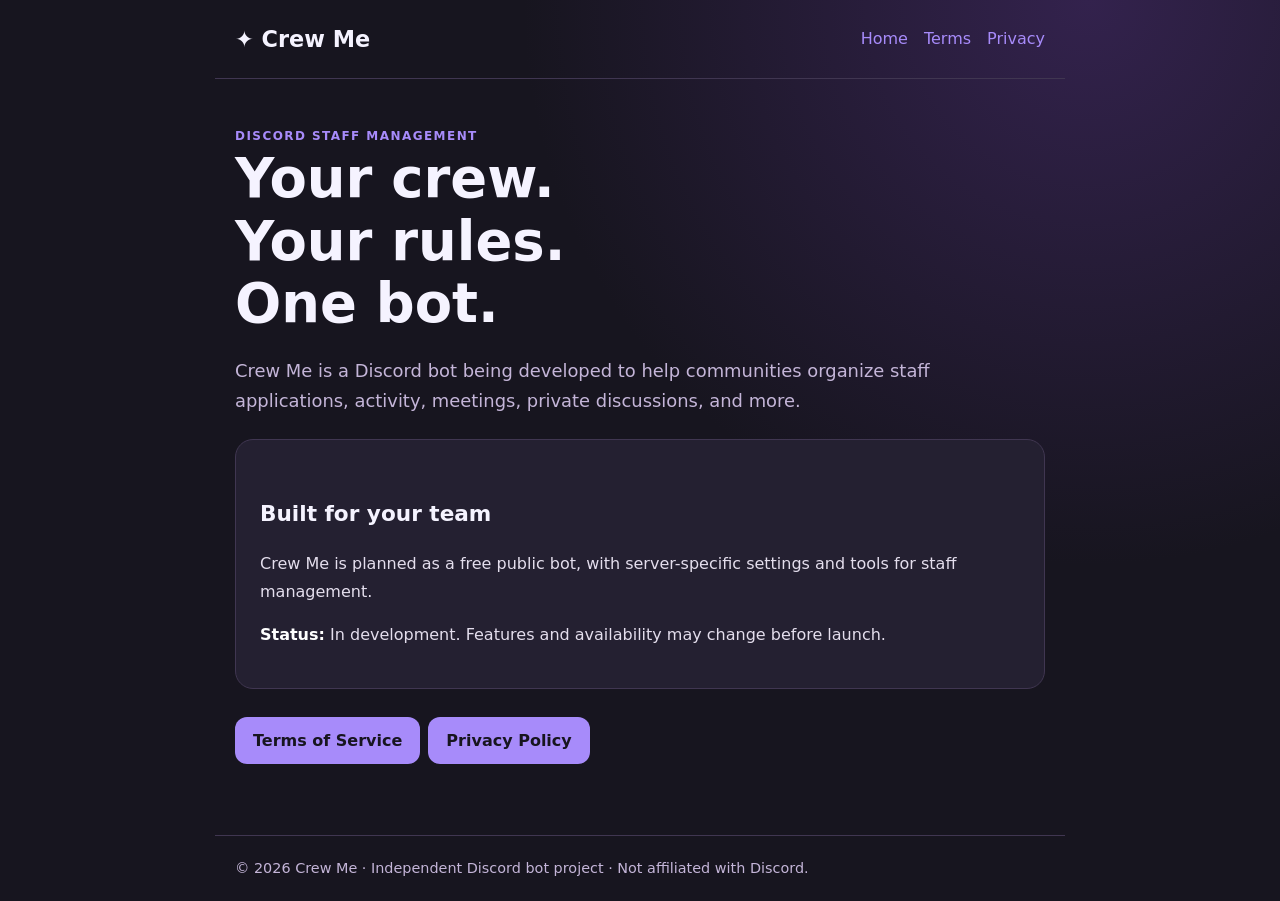
==== index.html @ ad66d2e9 "Add files via upload" ====
<!doctype html><html lang="en"><head><meta charset="utf-8"><meta name="viewport" content="width=device-width, initial-scale=1"><title>Crew Me — Your crew. Your rules. One bot.</title><link rel="stylesheet" href="style.css"></head><body><header><a class="brand" href="./">✦ Crew Me</a><nav><a href="./">Home</a><a href="terms.html">Terms</a><a href="privacy.html">Privacy</a></nav></header><main><span class="tag">Discord staff management</span><h1>Your crew.<br>Your rules.<br>One bot.</h1><p class="lead">Crew Me is a Discord bot being developed to help communities organize staff applications, activity, meetings, private discussions, and more.</p><div class="card"><h2>Built for your team</h2><p>Crew Me is planned as a free public bot, with server-specific settings and tools for staff management.</p><p><strong>Status:</strong> In development. Features and availability may change before launch.</p></div><a class="button" href="terms.html">Terms of Service</a><a class="button" href="privacy.html">Privacy Policy</a></main><footer>© 2026 Crew Me · Independent Discord bot project · Not affiliated with Discord.</footer></body></html>
---- style.css ----
:root{color-scheme:dark;--bg:#17151f;--panel:#242031;--text:#f5f3ff;--muted:#c4b5d8;--purple:#a78bfa;--line:#403651}*{box-sizing:border-box}body{margin:0;background:radial-gradient(circle at 85% 0,#33224d 0,transparent 40%),var(--bg);color:var(--text);font:16px/1.7 system-ui,-apple-system,Segoe UI,sans-serif}header,main,footer{max-width:850px;margin:auto;padding:20px}header{display:flex;align-items:center;justify-content:space-between;gap:12px;border-bottom:1px solid var(--line)}.brand{font-size:1.4rem;font-weight:800;color:var(--text);text-decoration:none}nav{display:flex;gap:16px;flex-wrap:wrap}a{color:var(--purple)}nav a{text-decoration:none}nav a:hover{text-decoration:underline}main{padding-top:42px;padding-bottom:65px}h1{font-size:clamp(2rem,5vw,3.4rem);line-height:1.15;margin:0 0 20px}h2{font-size:1.35rem;margin-top:32px}p,li{color:#e4deed}.lead{font-size:1.12rem;color:var(--muted)}.card{background:var(--panel);border:1px solid var(--line);padding:24px;border-radius:18px;margin:22px 0}.tag{color:var(--purple);font-weight:700;letter-spacing:.12em;text-transform:uppercase;font-size:.75rem}.button{display:inline-block;padding:10px 18px;border-radius:12px;background:var(--purple);color:#17151f;font-weight:700;text-decoration:none;margin:6px 8px 6px 0}footer{border-top:1px solid var(--line);color:var(--muted);font-size:.9rem}.notice{border-left:3px solid #d6a6ff;padding:10px 16px;background:#2b2438}strong{color:#fff}@media(max-width:600px){header{align-items:flex-start;flex-direction:column}}
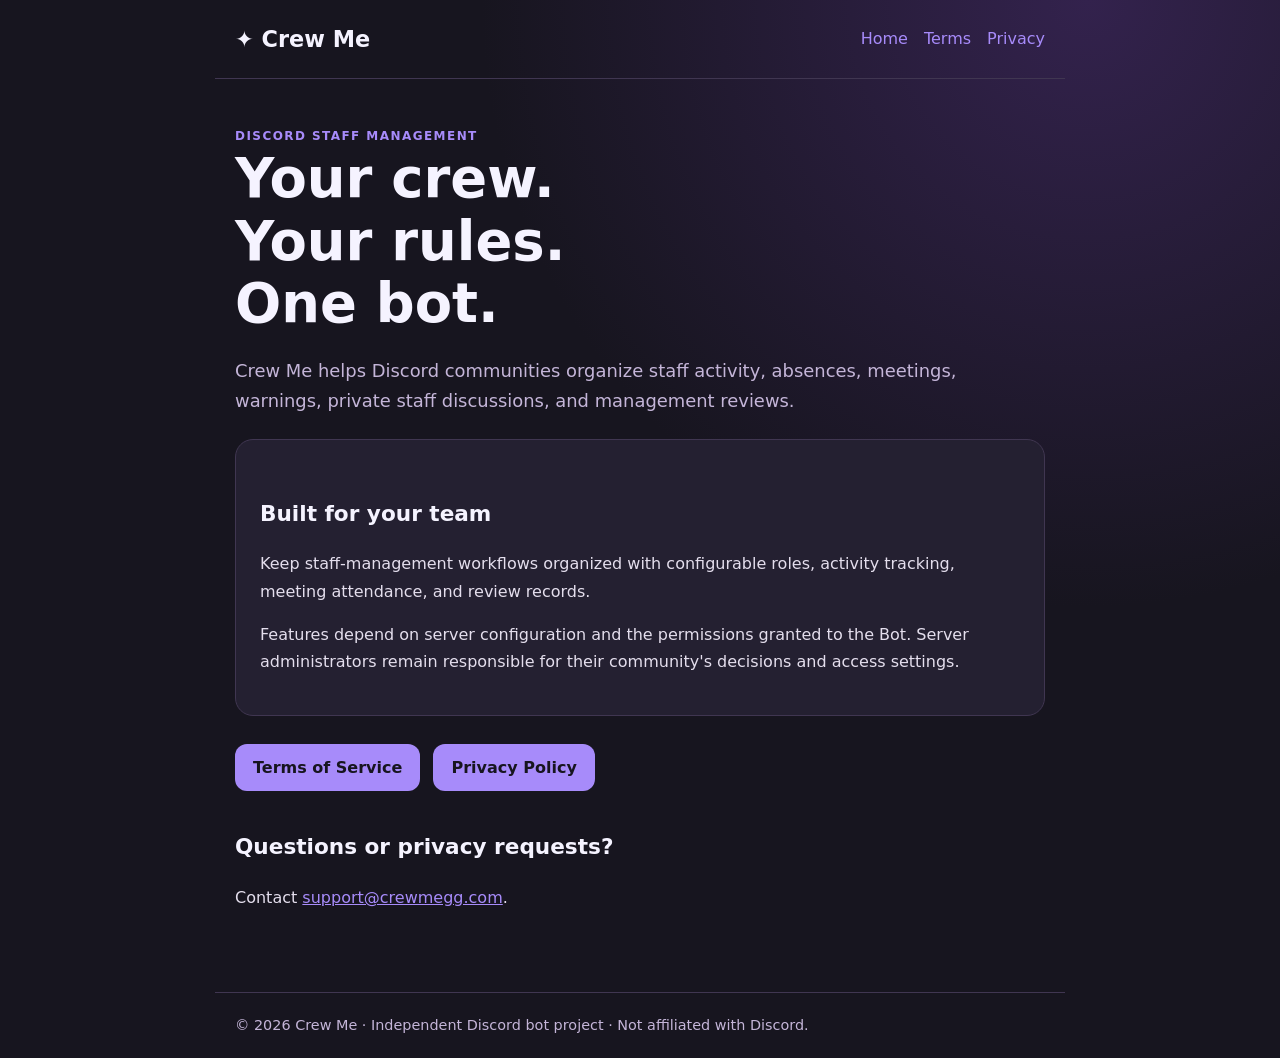
==== commit 91bae86e: "Update Crew Me legal pages and homepage" ====
--- a/index.html
+++ b/index.html
@@ -1 +1,38 @@
-<!doctype html><html lang="en"><head><meta charset="utf-8"><meta name="viewport" content="width=device-width, initial-scale=1"><title>Crew Me — Your crew. Your rules. One bot.</title><link rel="stylesheet" href="style.css"></head><body><header><a class="brand" href="./">✦ Crew Me</a><nav><a href="./">Home</a><a href="terms.html">Terms</a><a href="privacy.html">Privacy</a></nav></header><main><span class="tag">Discord staff management</span><h1>Your crew.<br>Your rules.<br>One bot.</h1><p class="lead">Crew Me is a Discord bot being developed to help communities organize staff applications, activity, meetings, private discussions, and more.</p><div class="card"><h2>Built for your team</h2><p>Crew Me is planned as a free public bot, with server-specific settings and tools for staff management.</p><p><strong>Status:</strong> In development. Features and availability may change before launch.</p></div><a class="button" href="terms.html">Terms of Service</a><a class="button" href="privacy.html">Privacy Policy</a></main><footer>© 2026 Crew Me · Independent Discord bot project · Not affiliated with Discord.</footer></body></html>
+<!doctype html>
+<html lang="en">
+<head>
+  <meta charset="utf-8">
+  <meta name="viewport" content="width=device-width, initial-scale=1">
+  <meta name="description" content="Crew Me is an independent Discord bot for staff activity, absences, meetings, warnings, and management reviews.">
+  <title>Crew Me — Your crew. Your rules. One bot.</title>
+  <link rel="stylesheet" href="style.css">
+</head>
+<body>
+<header>
+  <a class="brand" href="./">✦ Crew Me</a>
+  <nav>
+    <a href="./" aria-current="page">Home</a>
+    <a href="terms.html">Terms</a>
+    <a href="privacy.html">Privacy</a>
+  </nav>
+</header>
+<main>
+  <span class="tag">Discord staff management</span>
+  <h1>Your crew.<br>Your rules.<br>One bot.</h1>
+  <p class="lead">Crew Me helps Discord communities organize staff activity, absences, meetings, warnings, private staff discussions, and management reviews.</p>
+
+  <div class="card">
+    <h2>Built for your team</h2>
+    <p>Keep staff-management workflows organized with configurable roles, activity tracking, meeting attendance, and review records.</p>
+    <p>Features depend on server configuration and the permissions granted to the Bot. Server administrators remain responsible for their community's decisions and access settings.</p>
+  </div>
+
+  <a class="button" href="terms.html">Terms of Service</a>
+  <a class="button" href="privacy.html">Privacy Policy</a>
+
+  <h2>Questions or privacy requests?</h2>
+  <p>Contact <a href="mailto:support@crewmegg.com">support@crewmegg.com</a>.</p>
+</main>
+<footer>© 2026 Crew Me · Independent Discord bot project · Not affiliated with Discord.</footer>
+</body>
+</html>
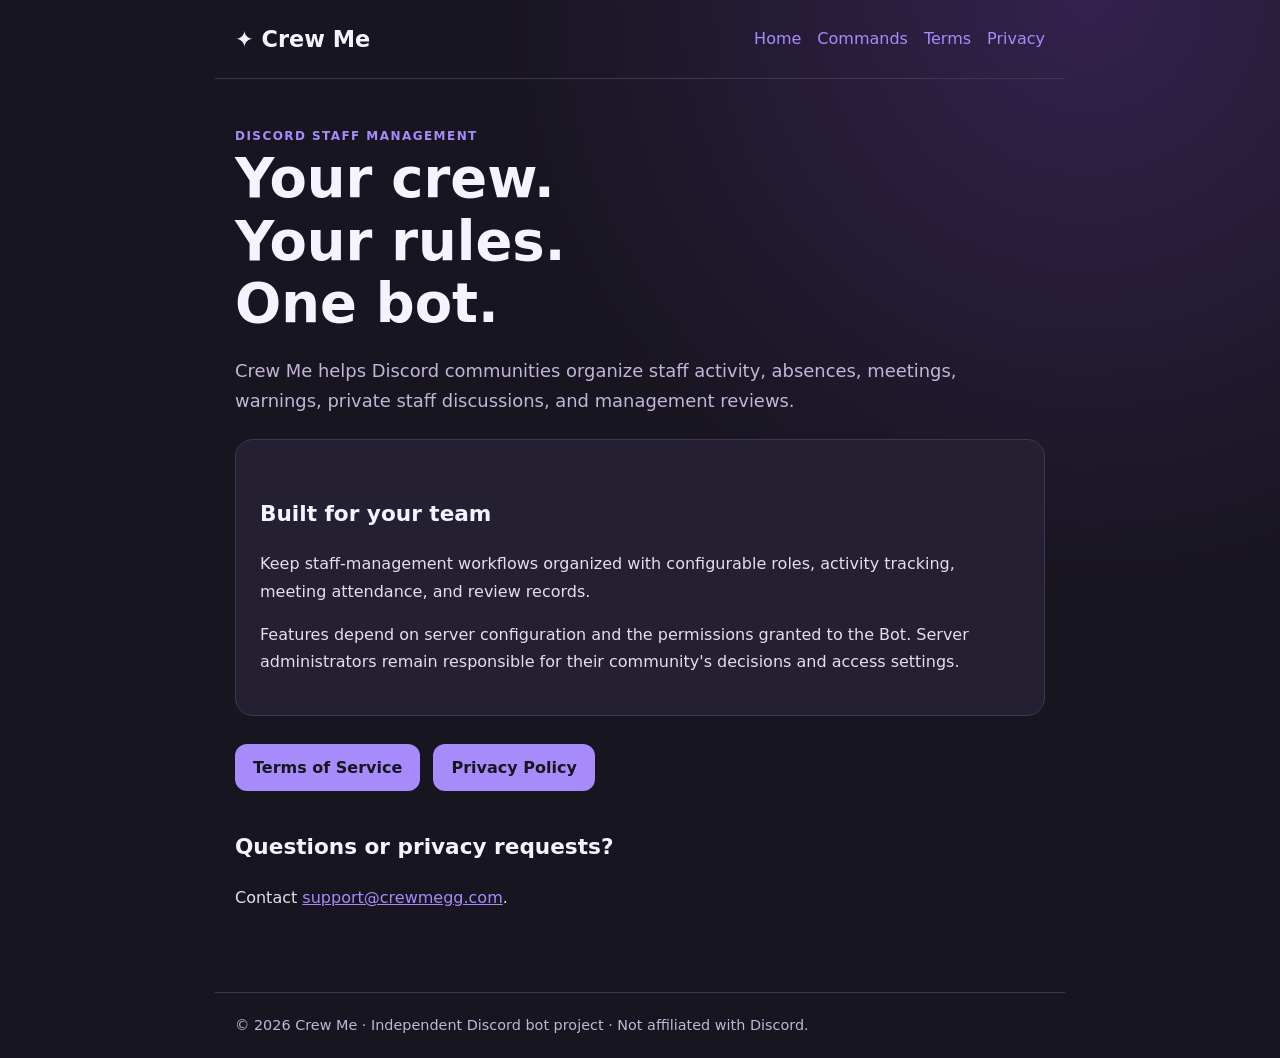
==== commit 3e73ab52: "Add Crew Me command guide and navigation" ====
--- a/index.html
+++ b/index.html
@@ -12,6 +12,7 @@
   <a class="brand" href="./">✦ Crew Me</a>
   <nav>
     <a href="./" aria-current="page">Home</a>
+    <a href="commands.html">Commands</a>
     <a href="terms.html">Terms</a>
     <a href="privacy.html">Privacy</a>
   </nav>
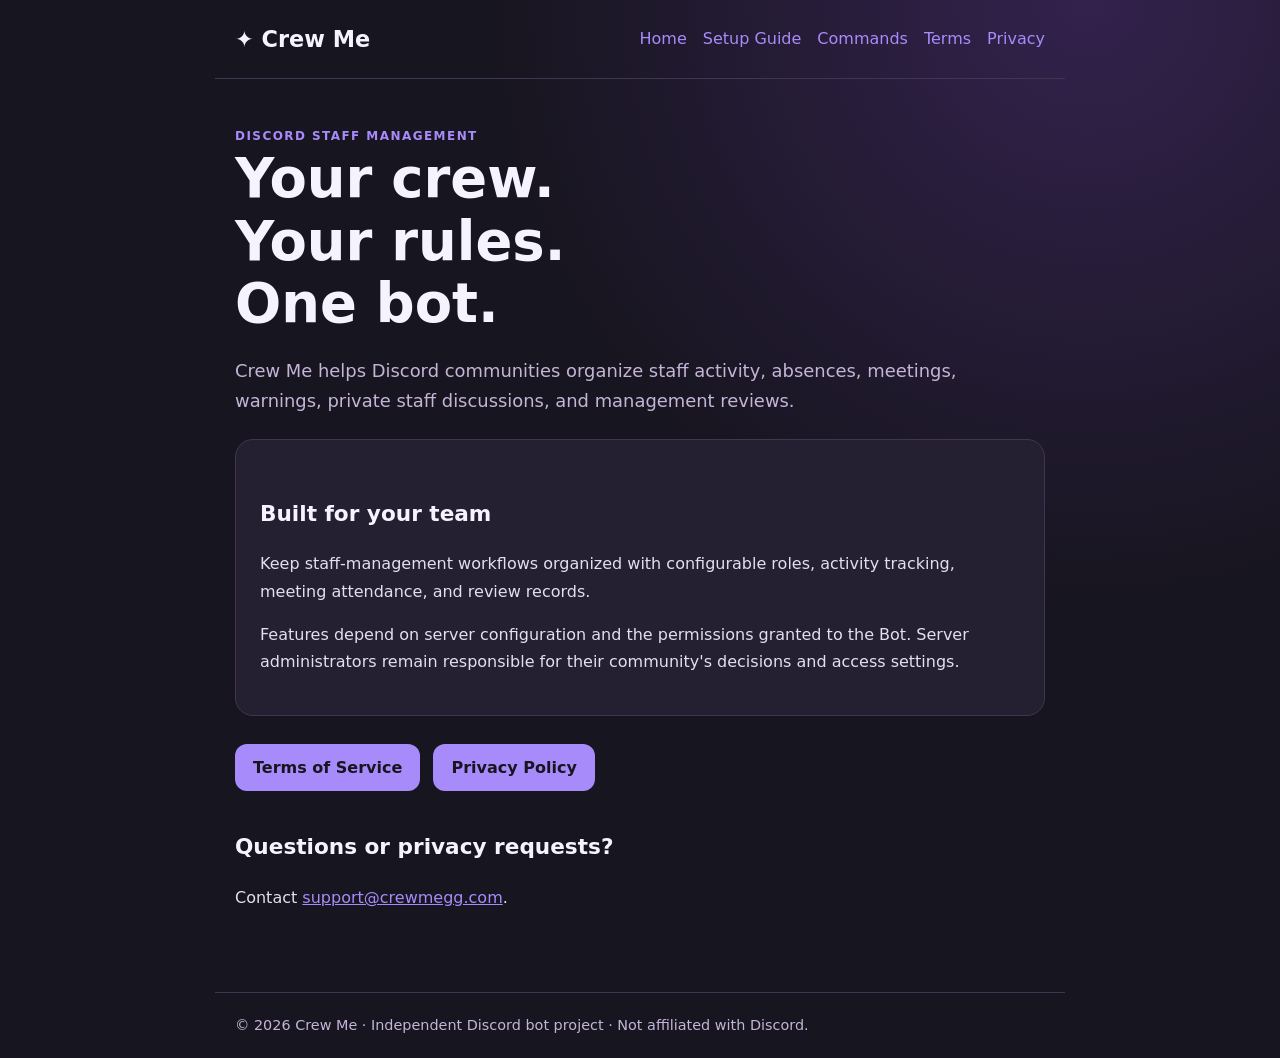
==== commit e6fd7c29: "Add Crew Me server setup guide" ====
--- a/index.html
+++ b/index.html
@@ -12,6 +12,7 @@
   <a class="brand" href="./">✦ Crew Me</a>
   <nav>
     <a href="./" aria-current="page">Home</a>
+    <a href="setup.html">Setup Guide</a>
     <a href="commands.html">Commands</a>
     <a href="terms.html">Terms</a>
     <a href="privacy.html">Privacy</a>
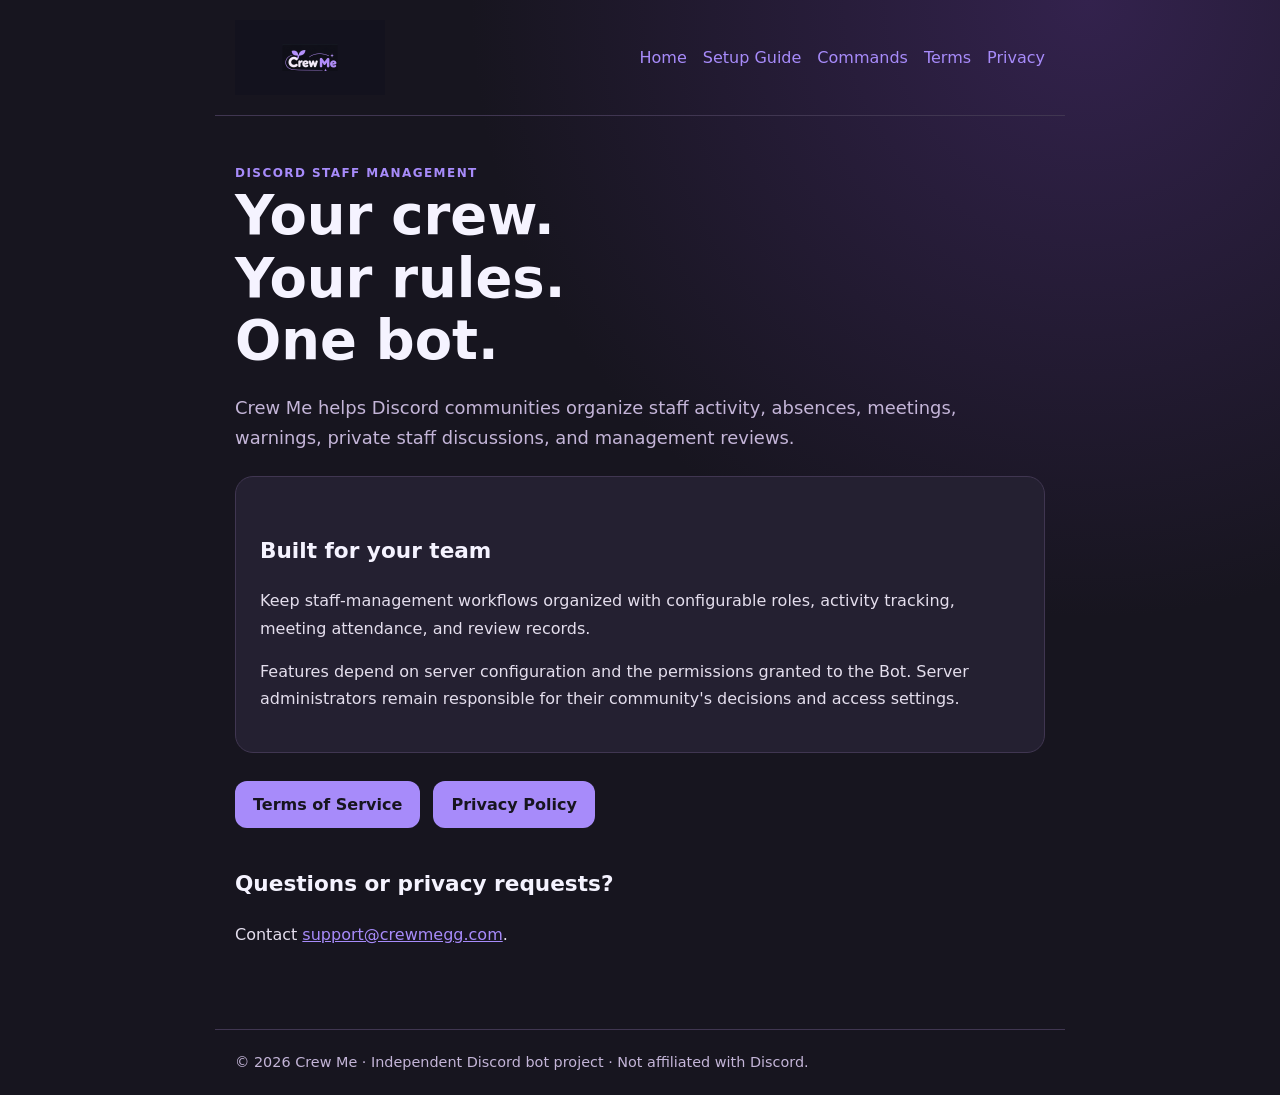
==== commit 51d20ddb: "Use official Crew Me logo across website" ====
--- a/index.html
+++ b/index.html
@@ -9,7 +9,7 @@
 </head>
 <body>
 <header>
-  <a class="brand" href="./">✦ Crew Me</a>
+  <a class="brand" href="./" aria-label="Crew Me home"><img src="crew_me_logo_fixed.png" alt="Crew Me" class="brand-logo"></a>
   <nav>
     <a href="./" aria-current="page">Home</a>
     <a href="setup.html">Setup Guide</a>
--- a/style.css
+++ b/style.css
@@ -1 +1,22 @@
 :root{color-scheme:dark;--bg:#17151f;--panel:#242031;--text:#f5f3ff;--muted:#c4b5d8;--purple:#a78bfa;--line:#403651}*{box-sizing:border-box}body{margin:0;background:radial-gradient(circle at 85% 0,#33224d 0,transparent 40%),var(--bg);color:var(--text);font:16px/1.7 system-ui,-apple-system,Segoe UI,sans-serif}header,main,footer{max-width:850px;margin:auto;padding:20px}header{display:flex;align-items:center;justify-content:space-between;gap:12px;border-bottom:1px solid var(--line)}.brand{font-size:1.4rem;font-weight:800;color:var(--text);text-decoration:none}nav{display:flex;gap:16px;flex-wrap:wrap}a{color:var(--purple)}nav a{text-decoration:none}nav a:hover{text-decoration:underline}main{padding-top:42px;padding-bottom:65px}h1{font-size:clamp(2rem,5vw,3.4rem);line-height:1.15;margin:0 0 20px}h2{font-size:1.35rem;margin-top:32px}p,li{color:#e4deed}.lead{font-size:1.12rem;color:var(--muted)}.card{background:var(--panel);border:1px solid var(--line);padding:24px;border-radius:18px;margin:22px 0}.tag{color:var(--purple);font-weight:700;letter-spacing:.12em;text-transform:uppercase;font-size:.75rem}.button{display:inline-block;padding:10px 18px;border-radius:12px;background:var(--purple);color:#17151f;font-weight:700;text-decoration:none;margin:6px 8px 6px 0}footer{border-top:1px solid var(--line);color:var(--muted);font-size:.9rem}.notice{border-left:3px solid #d6a6ff;padding:10px 16px;background:#2b2438}strong{color:#fff}@media(max-width:600px){header{align-items:flex-start;flex-direction:column}}
+
+/* Crew Me official logo */
+.brand {
+  display: inline-flex;
+  align-items: center;
+  flex-shrink: 0;
+}
+
+.brand-logo {
+  display: block;
+  width: 150px;
+  max-width: 100%;
+  height: auto;
+  object-fit: contain;
+}
+
+@media (max-width: 600px) {
+  .brand-logo {
+    width: 125px;
+  }
+}
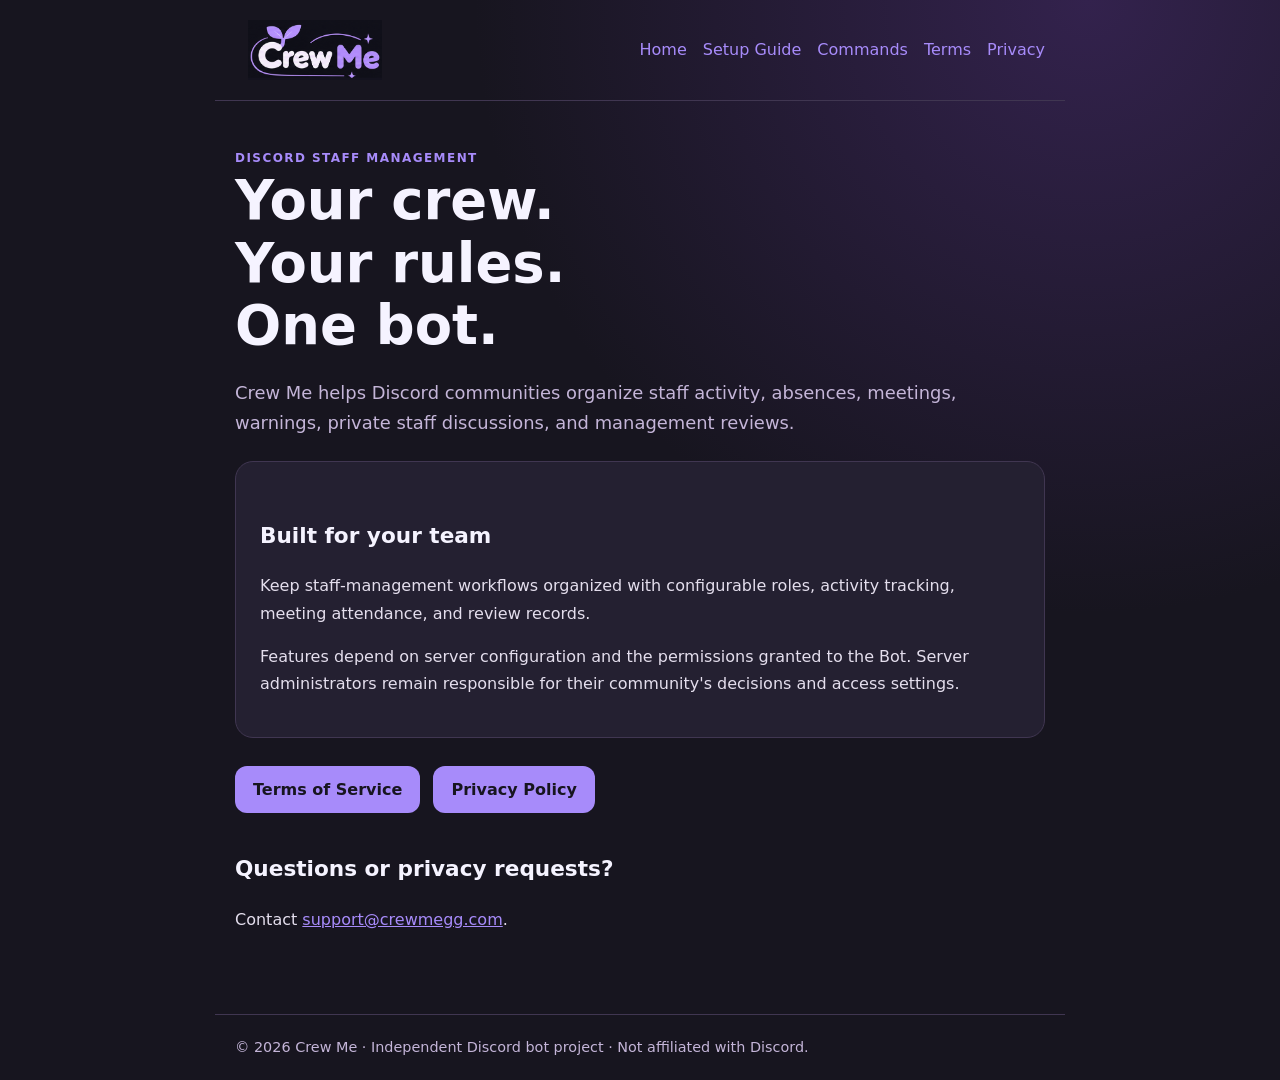
==== commit cae5d8db: "Switch to cropped Crew Me logo" ====
--- a/index.html
+++ b/index.html
@@ -9,7 +9,7 @@
 </head>
 <body>
 <header>
-  <a class="brand" href="./" aria-label="Crew Me home"><img src="crew_me_logo_fixed.png" alt="Crew Me" class="brand-logo"></a>
+  <a class="brand" href="./" aria-label="Crew Me home"><img src="crew-me-logo-cropped.png" alt="Crew Me" class="brand-logo"></a>
   <nav>
     <a href="./" aria-current="page">Home</a>
     <a href="setup.html">Setup Guide</a>
--- a/style.css
+++ b/style.css
@@ -20,3 +20,37 @@
     width: 125px;
   }
 }
+
+/* Compact Crew Me header logo */
+header .brand {
+  display: inline-flex;
+  align-items: center;
+  flex: 0 0 auto;
+  width: 160px;
+  height: 60px;
+  overflow: hidden;
+}
+
+header .brand-logo {
+  display: block;
+  width: 160px;
+  height: 60px;
+  max-width: 100%;
+  object-fit: contain;
+}
+
+header {
+  align-items: center;
+}
+
+@media (max-width: 600px) {
+  header .brand {
+    width: 135px;
+    height: 52px;
+  }
+
+  header .brand-logo {
+    width: 135px;
+    height: 52px;
+  }
+}
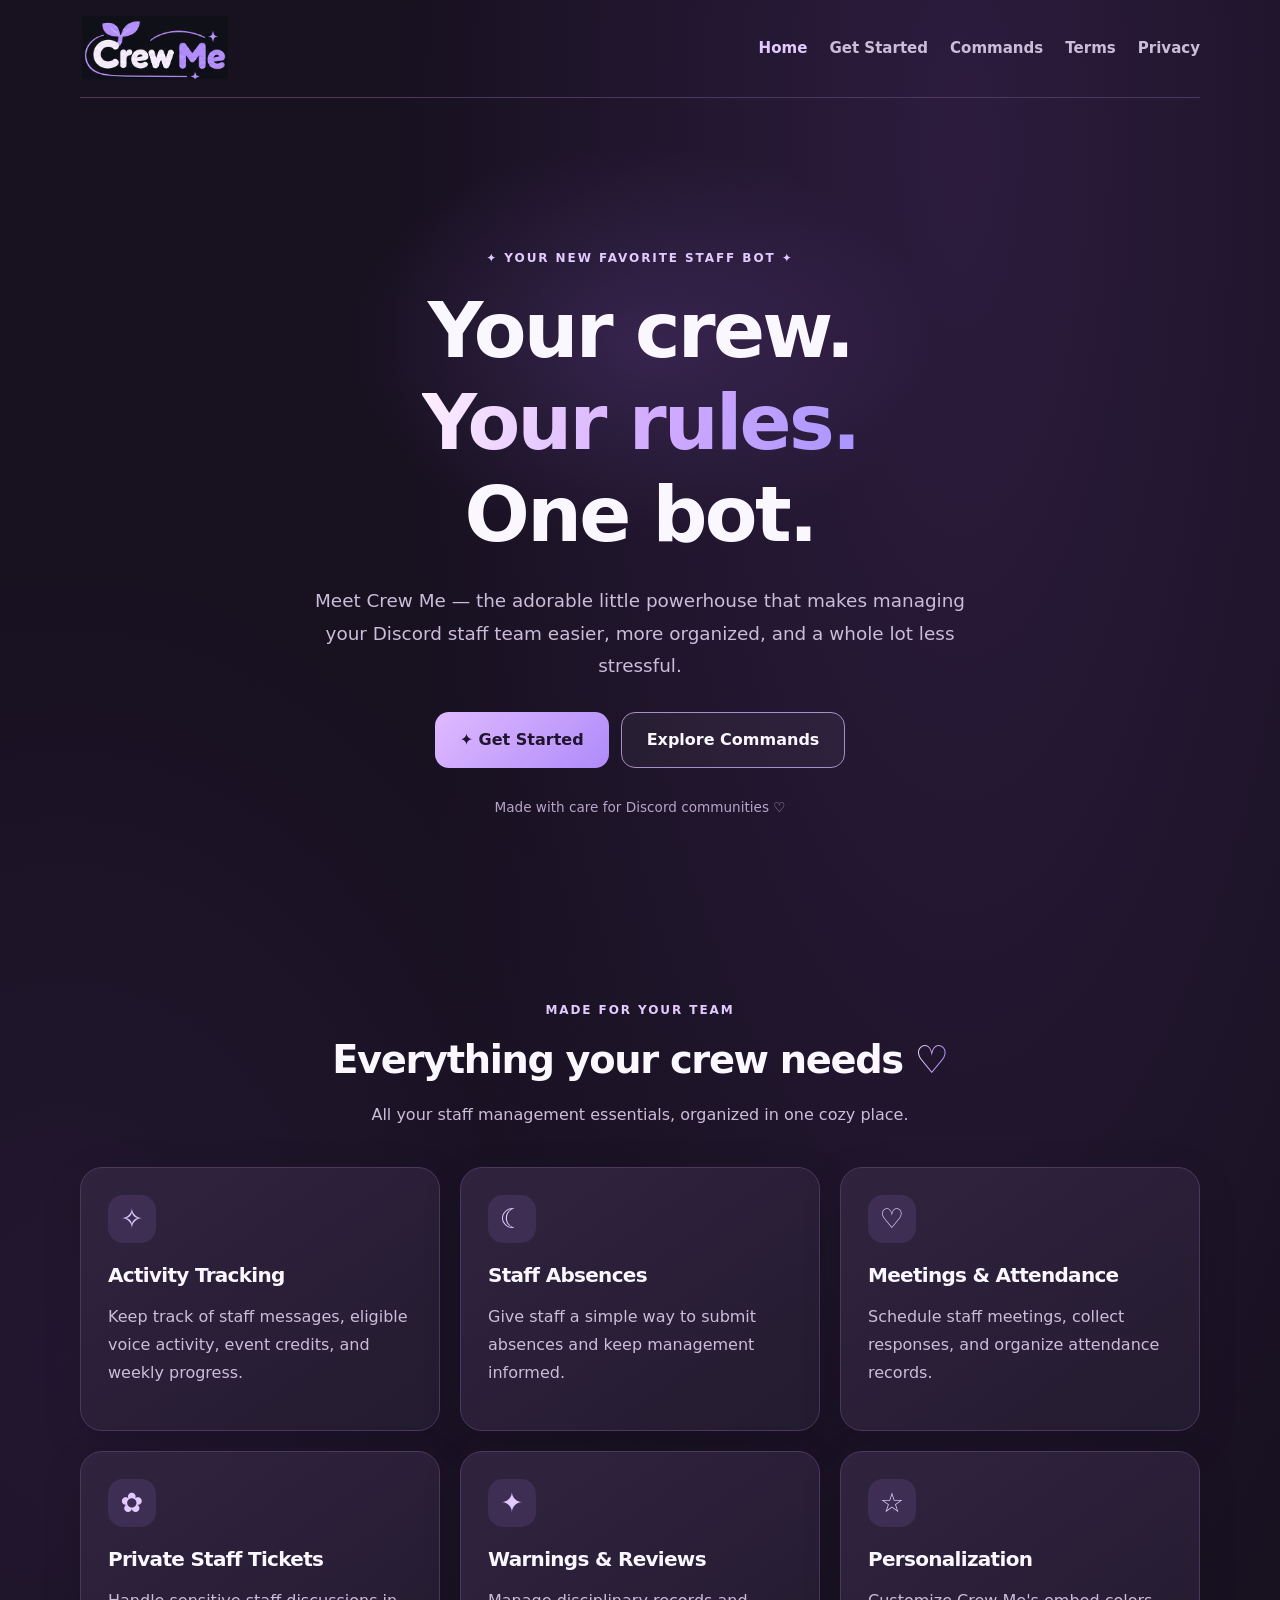
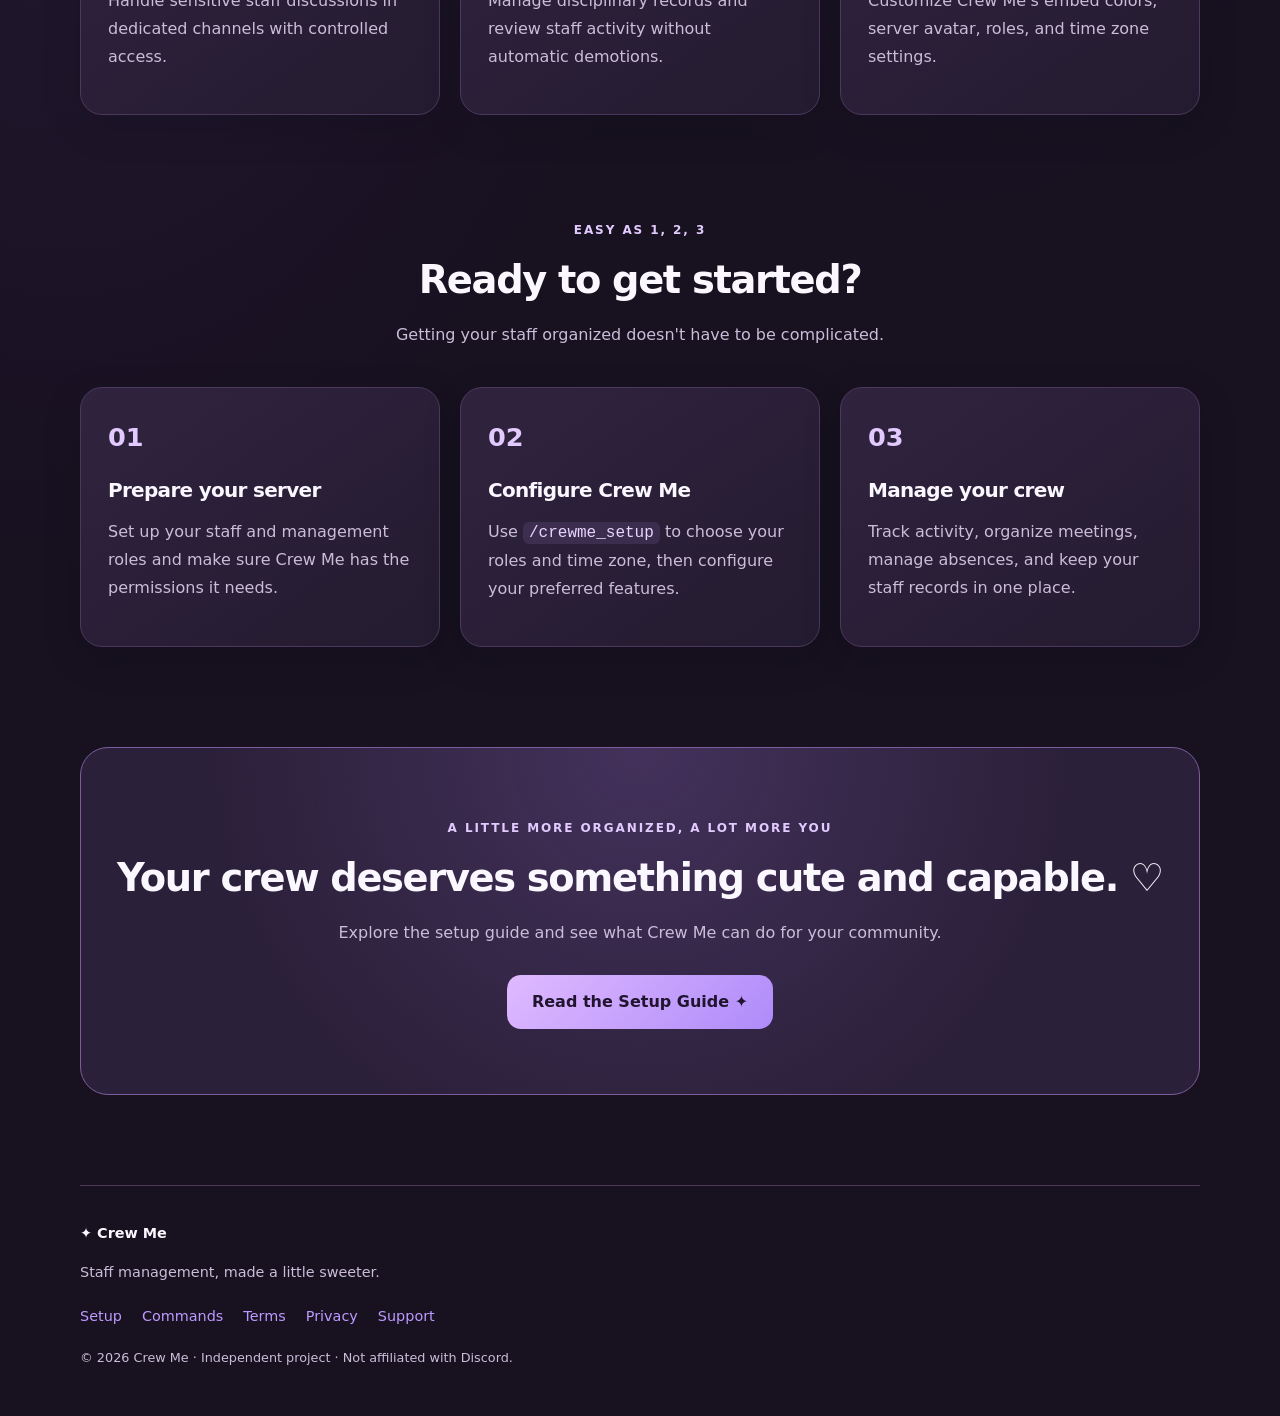
==== commit 9aea7947: "Redesign Crew Me website with modern lavender theme" ====
--- a/index.html
+++ b/index.html
@@ -3,38 +3,130 @@
 <head>
   <meta charset="utf-8">
   <meta name="viewport" content="width=device-width, initial-scale=1">
-  <meta name="description" content="Crew Me is an independent Discord bot for staff activity, absences, meetings, warnings, and management reviews.">
+  <meta name="description" content="Crew Me helps Discord communities manage staff activity, meetings, absences, warnings, and more.">
+  <meta name="theme-color" content="#171120">
   <title>Crew Me — Your crew. Your rules. One bot.</title>
+  <link rel="icon" href="crew-me-logo-cropped.png">
   <link rel="stylesheet" href="style.css">
 </head>
 <body>
-<header>
-  <a class="brand" href="./" aria-label="Crew Me home"><img src="crew-me-logo-cropped.png" alt="Crew Me" class="brand-logo"></a>
-  <nav>
+<header class="site-header">
+  <a class="brand" href="./" aria-label="Crew Me homepage">
+    <img class="brand-logo" src="crew-me-logo-cropped.png" alt="Crew Me">
+  </a>
+  <nav aria-label="Main navigation">
     <a href="./" aria-current="page">Home</a>
-    <a href="setup.html">Setup Guide</a>
+    <a href="setup.html">Get Started</a>
     <a href="commands.html">Commands</a>
     <a href="terms.html">Terms</a>
     <a href="privacy.html">Privacy</a>
   </nav>
 </header>
+
 <main>
-  <span class="tag">Discord staff management</span>
-  <h1>Your crew.<br>Your rules.<br>One bot.</h1>
-  <p class="lead">Crew Me helps Discord communities organize staff activity, absences, meetings, warnings, private staff discussions, and management reviews.</p>
+  <section class="hero">
+    <div class="hero-glow"></div>
+    <span class="eyebrow">✦ YOUR NEW FAVORITE STAFF BOT ✦</span>
+    <h1>Your crew.<br><span class="gradient-text">Your rules.</span><br>One bot.</h1>
+    <p class="hero-description">
+      Meet Crew Me — the adorable little powerhouse that makes
+      managing your Discord staff team easier, more organized,
+      and a whole lot less stressful.
+    </p>
+    <div class="hero-actions">
+      <a class="button" href="setup.html">✦ Get Started</a>
+      <a class="button button-outline" href="commands.html">Explore Commands</a>
+    </div>
+    <div class="hero-note">Made with care for Discord communities ♡</div>
+  </section>
 
-  <div class="card">
-    <h2>Built for your team</h2>
-    <p>Keep staff-management workflows organized with configurable roles, activity tracking, meeting attendance, and review records.</p>
-    <p>Features depend on server configuration and the permissions granted to the Bot. Server administrators remain responsible for their community's decisions and access settings.</p>
+  <section class="section" id="features">
+    <div class="section-heading">
+      <span class="eyebrow">MADE FOR YOUR TEAM</span>
+      <h2>Everything your crew needs <span class="gradient-text">♡</span></h2>
+      <p>All your staff management essentials, organized in one cozy place.</p>
+    </div>
+
+    <div class="feature-grid">
+      <article class="feature-card">
+        <span class="feature-icon">✧</span>
+        <h3>Activity Tracking</h3>
+        <p>Keep track of staff messages, eligible voice activity, event credits, and weekly progress.</p>
+      </article>
+      <article class="feature-card">
+        <span class="feature-icon">☾</span>
+        <h3>Staff Absences</h3>
+        <p>Give staff a simple way to submit absences and keep management informed.</p>
+      </article>
+      <article class="feature-card">
+        <span class="feature-icon">♡</span>
+        <h3>Meetings & Attendance</h3>
+        <p>Schedule staff meetings, collect responses, and organize attendance records.</p>
+      </article>
+      <article class="feature-card">
+        <span class="feature-icon">✿</span>
+        <h3>Private Staff Tickets</h3>
+        <p>Handle sensitive staff discussions in dedicated channels with controlled access.</p>
+      </article>
+      <article class="feature-card">
+        <span class="feature-icon">✦</span>
+        <h3>Warnings & Reviews</h3>
+        <p>Manage disciplinary records and review staff activity without automatic demotions.</p>
+      </article>
+      <article class="feature-card">
+        <span class="feature-icon">☆</span>
+        <h3>Personalization</h3>
+        <p>Customize Crew Me's embed colors, server avatar, roles, and time zone settings.</p>
+      </article>
+    </div>
+  </section>
+
+  <section class="section">
+    <div class="section-heading">
+      <span class="eyebrow">EASY AS 1, 2, 3</span>
+      <h2>Ready to get started?</h2>
+      <p>Getting your staff organized doesn't have to be complicated.</p>
+    </div>
+    <div class="steps-grid">
+      <article class="step-card">
+        <span class="step-number">01</span>
+        <h3>Prepare your server</h3>
+        <p>Set up your staff and management roles and make sure Crew Me has the permissions it needs.</p>
+      </article>
+      <article class="step-card">
+        <span class="step-number">02</span>
+        <h3>Configure Crew Me</h3>
+        <p>Use <code>/crewme_setup</code> to choose your roles and time zone, then configure your preferred features.</p>
+      </article>
+      <article class="step-card">
+        <span class="step-number">03</span>
+        <h3>Manage your crew</h3>
+        <p>Track activity, organize meetings, manage absences, and keep your staff records in one place.</p>
+      </article>
+    </div>
+  </section>
+
+  <section class="cta-panel">
+    <span class="eyebrow">A LITTLE MORE ORGANIZED, A LOT MORE YOU</span>
+    <h2>Your crew deserves something cute and capable. ♡</h2>
+    <p>Explore the setup guide and see what Crew Me can do for your community.</p>
+    <a class="button" href="setup.html">Read the Setup Guide ✦</a>
+  </section>
+</main>
+
+<footer class="site-footer">
+  <div>
+    <strong>✦ Crew Me</strong>
+    <p>Staff management, made a little sweeter.</p>
   </div>
-
-  <a class="button" href="terms.html">Terms of Service</a>
-  <a class="button" href="privacy.html">Privacy Policy</a>
-
-  <h2>Questions or privacy requests?</h2>
-  <p>Contact <a href="mailto:support@crewmegg.com">support@crewmegg.com</a>.</p>
-</main>
-<footer>© 2026 Crew Me · Independent Discord bot project · Not affiliated with Discord.</footer>
+  <div class="footer-links">
+    <a href="setup.html">Setup</a>
+    <a href="commands.html">Commands</a>
+    <a href="terms.html">Terms</a>
+    <a href="privacy.html">Privacy</a>
+    <a href="mailto:support@crewmegg.com">Support</a>
+  </div>
+  <p class="footer-note">© 2026 Crew Me · Independent project · Not affiliated with Discord.</p>
+</footer>
 </body>
 </html>
--- a/style.css
+++ b/style.css
@@ -1,56 +1,500 @@
-:root{color-scheme:dark;--bg:#17151f;--panel:#242031;--text:#f5f3ff;--muted:#c4b5d8;--purple:#a78bfa;--line:#403651}*{box-sizing:border-box}body{margin:0;background:radial-gradient(circle at 85% 0,#33224d 0,transparent 40%),var(--bg);color:var(--text);font:16px/1.7 system-ui,-apple-system,Segoe UI,sans-serif}header,main,footer{max-width:850px;margin:auto;padding:20px}header{display:flex;align-items:center;justify-content:space-between;gap:12px;border-bottom:1px solid var(--line)}.brand{font-size:1.4rem;font-weight:800;color:var(--text);text-decoration:none}nav{display:flex;gap:16px;flex-wrap:wrap}a{color:var(--purple)}nav a{text-decoration:none}nav a:hover{text-decoration:underline}main{padding-top:42px;padding-bottom:65px}h1{font-size:clamp(2rem,5vw,3.4rem);line-height:1.15;margin:0 0 20px}h2{font-size:1.35rem;margin-top:32px}p,li{color:#e4deed}.lead{font-size:1.12rem;color:var(--muted)}.card{background:var(--panel);border:1px solid var(--line);padding:24px;border-radius:18px;margin:22px 0}.tag{color:var(--purple);font-weight:700;letter-spacing:.12em;text-transform:uppercase;font-size:.75rem}.button{display:inline-block;padding:10px 18px;border-radius:12px;background:var(--purple);color:#17151f;font-weight:700;text-decoration:none;margin:6px 8px 6px 0}footer{border-top:1px solid var(--line);color:var(--muted);font-size:.9rem}.notice{border-left:3px solid #d6a6ff;padding:10px 16px;background:#2b2438}strong{color:#fff}@media(max-width:600px){header{align-items:flex-start;flex-direction:column}}
-
-/* Crew Me official logo */
+
+:root {
+  color-scheme: dark;
+  --bg: #171120;
+  --panel: #251c32;
+  --panel-soft: #30243f;
+  --text: #fbf7ff;
+  --muted: #cbbdd9;
+  --purple: #bd9aff;
+  --lavender: #e2caff;
+  --line: #4b385d;
+}
+
+* { box-sizing: border-box; }
+
+html { scroll-behavior: smooth; }
+
+body {
+  margin: 0;
+  color: var(--text);
+  background:
+    radial-gradient(ellipse at 75% 5%, #4d2b6b66, transparent 42%),
+    radial-gradient(ellipse at 5% 45%, #42275b44, transparent 35%),
+    var(--bg);
+  font: 16px/1.75 system-ui, -apple-system, "Segoe UI", sans-serif;
+}
+
+a { color: var(--purple); }
+
+a:focus-visible, button:focus-visible {
+  outline: 3px solid var(--lavender);
+  outline-offset: 4px;
+}
+
+header, main, footer {
+  width: min(100% - 40px, 1120px);
+  margin-inline: auto;
+}
+
+header {
+  display: flex;
+  justify-content: space-between;
+  align-items: center;
+  gap: 24px;
+  padding-block: 16px;
+  border-bottom: 1px solid var(--line);
+}
+
 .brand {
   display: inline-flex;
   align-items: center;
   flex-shrink: 0;
+  text-decoration: none;
+  color: var(--text);
+  font-size: 1.35rem;
+  font-weight: 800;
 }
 
 .brand-logo {
   display: block;
   width: 150px;
-  max-width: 100%;
-  height: auto;
+  height: 65px;
   object-fit: contain;
 }
 
-@media (max-width: 600px) {
-  .brand-logo {
-    width: 125px;
-  }
-}
-
-/* Compact Crew Me header logo */
-header .brand {
+nav {
+  display: flex;
+  gap: 22px;
+  flex-wrap: wrap;
+  align-items: center;
+}
+
+nav a {
+  color: var(--muted);
+  text-decoration: none;
+  font-size: .94rem;
+  font-weight: 600;
+  transition: color .2s ease;
+}
+
+nav a:hover, nav a[aria-current="page"] {
+  color: var(--lavender);
+}
+
+main { padding-block: 45px 90px; }
+
+h1, h2, h3 { line-height: 1.2; letter-spacing: -.035em; }
+
+h1 {
+  font-size: clamp(2.4rem, 6vw, 5.4rem);
+  margin: 0 0 24px;
+}
+
+h2 { font-size: clamp(1.7rem, 3vw, 2.65rem); margin: 0 0 18px; }
+h3 { font-size: 1.25rem; margin: 0 0 12px; }
+
+p, li { color: var(--muted); }
+
+.lead { font-size: 1.15rem; }
+
+strong { color: var(--text); }
+
+.eyebrow, .tag {
+  display: inline-block;
+  color: var(--lavender);
+  font-size: .75rem;
+  font-weight: 800;
+  letter-spacing: .16em;
+  text-transform: uppercase;
+  margin-bottom: 16px;
+}
+
+.gradient-text {
+  background: linear-gradient(100deg, #fff0ff, #d4adff, #a994ff);
+  -webkit-background-clip: text;
+  background-clip: text;
+  color: transparent;
+}
+
+.hero {
+  position: relative;
+  text-align: center;
+  padding: 100px 20px 125px;
+  isolation: isolate;
+}
+
+.hero-glow {
+  position: absolute;
+  width: min(600px, 100%);
+  height: 400px;
+  background: radial-gradient(ellipse, #a76cf02b, transparent 70%);
+  top: 0;
+  left: 50%;
+  transform: translateX(-50%);
+  z-index: -1;
+  pointer-events: none;
+}
+
+.hero-description {
+  max-width: 660px;
+  margin: 0 auto 30px;
+  font-size: 1.15rem;
+}
+
+.hero-actions {
+  display: flex;
+  justify-content: center;
+  flex-wrap: wrap;
+  gap: 12px;
+}
+
+.button {
   display: inline-flex;
   align-items: center;
-  flex: 0 0 auto;
-  width: 160px;
-  height: 60px;
-  overflow: hidden;
-}
-
-header .brand-logo {
+  justify-content: center;
+  padding: 13px 25px;
+  border-radius: 14px;
+  background: linear-gradient(135deg, #e0baff, #ae8bfa);
+  color: #21142f;
+  font-weight: 800;
+  text-decoration: none;
+  transition: transform .2s, box-shadow .2s;
+}
+
+.button:hover {
+  transform: translateY(-3px);
+  box-shadow: 0 10px 30px #a67aff35;
+}
+
+.button-outline {
+  background: #ffffff0b;
+  border: 1px solid #aa8dcb;
+  color: var(--text);
+}
+
+.hero-note {
+  margin-top: 28px;
+  font-size: .85rem;
+  color: #b6a4c9;
+}
+
+.section { margin-block: 50px 100px; }
+
+.section-heading {
+  max-width: 690px;
+  text-align: center;
+  margin: 0 auto 38px;
+}
+
+.feature-grid, .steps-grid {
+  display: grid;
+  grid-template-columns: repeat(3, minmax(0, 1fr));
+  gap: 20px;
+}
+
+.feature-card, .step-card, .card {
+  background: linear-gradient(145deg, #30233f, #231b2f);
+  border: 1px solid var(--line);
+  border-radius: 22px;
+  padding: 27px;
+  box-shadow: 0 12px 40px #08040e20;
+}
+
+.feature-card, .step-card {
+  transition: transform .2s, border-color .2s;
+}
+
+.feature-card:hover, .step-card:hover {
+  transform: translateY(-4px);
+  border-color: #ad83d6;
+}
+
+.feature-icon {
+  display: inline-grid;
+  place-items: center;
+  width: 48px;
+  height: 48px;
+  border-radius: 15px;
+  background: #ad82e322;
+  color: var(--lavender);
+  font-size: 1.7rem;
+  margin-bottom: 20px;
+}
+
+.step-number {
   display: block;
-  width: 160px;
-  height: 60px;
-  max-width: 100%;
-  object-fit: contain;
-}
-
-header {
+  color: var(--lavender);
+  font-weight: 900;
+  font-size: 1.6rem;
+  margin-bottom: 18px;
+}
+
+.cta-panel {
+  text-align: center;
+  border: 1px solid #7d5d9e;
+  border-radius: 28px;
+  background:
+    radial-gradient(circle at top, #a677e033, transparent 65%),
+    #2b203a;
+  padding: 65px 30px;
+}
+
+.cta-panel p { margin-bottom: 28px; }
+
+.card { margin: 22px 0; }
+
+.notice {
+  border-left: 3px solid var(--purple);
+  padding: 12px 18px;
+  background: #332641;
+  border-radius: 10px;
+}
+
+code {
+  color: #ead5ff;
+  background: #b992ed20;
+  padding: 2px 6px;
+  border-radius: 6px;
+  overflow-wrap: anywhere;
+}
+
+footer {
+  padding-block: 35px;
+  border-top: 1px solid var(--line);
+  color: var(--muted);
+  font-size: .9rem;
+}
+
+.footer-links {
+  display: flex;
+  flex-wrap: wrap;
+  gap: 20px;
+  margin-block: 18px;
+}
+
+.footer-links a { text-decoration: none; }
+.footer-note { font-size: .8rem; }
+
+@media (max-width: 850px) {
+  .feature-grid, .steps-grid { grid-template-columns: repeat(2, minmax(0, 1fr)); }
+  header { flex-direction: column; }
+  nav { justify-content: center; }
+}
+
+@media (max-width: 600px) {
+  header, main, footer { width: min(100% - 28px, 1120px); }
+  .brand-logo { width: 130px; height: 58px; }
+  nav { gap: 10px 16px; }
+  nav a { font-size: .85rem; }
+  .hero { padding: 65px 0 80px; }
+  .feature-grid, .steps-grid { grid-template-columns: 1fr; }
+  .feature-card, .step-card, .card { padding: 22px; }
+  .cta-panel { padding: 42px 20px; }
+}
+
+@media (prefers-reduced-motion: reduce) {
+  html { scroll-behavior: auto; }
+  *, *::before, *::after { transition: none !important; }
+}
+
+/* CREW ME — CUTE GUIDE REDESIGN */
+
+.guide-main {
+  max-width: 1050px;
+}
+
+.guide-main > .tag,
+.guide-main > h1,
+.guide-main > .lead {
+  display: block;
+  text-align: center;
+}
+
+.guide-main > .lead {
+  max-width: 720px;
+  margin: 0 auto 30px;
+}
+
+.guide-intro {
+  display: flex;
   align-items: center;
+  gap: 20px;
+  padding: 22px 26px;
+  margin: 30px 0 38px;
+  border: 1px solid #805da1;
+  border-radius: 22px;
+  background: linear-gradient(120deg, #49305d, #2b203b);
+}
+
+.guide-intro-icon {
+  display: grid;
+  place-items: center;
+  flex-shrink: 0;
+  width: 62px;
+  height: 62px;
+  border-radius: 20px;
+  background: #caa5ff25;
+  color: #f2d9ff;
+  font-size: 2rem;
+}
+
+.guide-intro strong {
+  font-size: 1.1rem;
+}
+
+.guide-intro p {
+  margin: 3px 0 0;
+}
+
+.guide-main > h2 {
+  margin: 48px 0 18px;
+  padding-left: 16px;
+  border-left: 4px solid #c9a2ff;
+}
+
+.guide-main > ul {
+  list-style: none;
+  padding: 0;
+  display: grid;
+  gap: 12px;
+}
+
+.guide-main > ul > li {
+  padding: 17px 20px;
+  border: 1px solid var(--line);
+  border-radius: 15px;
+  background: #2b203a;
+}
+
+.guide-main .card {
+  border-radius: 22px;
+}
+
+.setup-step-heading {
+  display: flex;
+  align-items: center;
+  gap: 15px;
+}
+
+.setup-step-badge {
+  display: inline-grid;
+  place-items: center;
+  width: 43px;
+  height: 43px;
+  flex-shrink: 0;
+  border-radius: 14px;
+  background: linear-gradient(135deg, #e5c5ff, #aa8afb);
+  color: #251331;
+  font-size: 1.05rem;
+  font-weight: 900;
+}
+
+.command-tools {
+  background: #2c213c;
+  border: 1px solid var(--line);
+  padding: 22px;
+  border-radius: 20px;
+  margin: 30px 0 18px;
+}
+
+.command-tools label {
+  display: block;
+  margin-bottom: 10px;
+  font-weight: 700;
+  color: #e6d2ff;
+}
+
+#command-search {
+  width: 100%;
+  border: 1px solid #74568f;
+  border-radius: 13px;
+  padding: 15px 17px;
+  background: #191323;
+  color: white;
+  font: inherit;
+  outline: none;
+}
+
+#command-search:focus {
+  border-color: #d3adff;
+  box-shadow: 0 0 0 3px #b994ff30;
+}
+
+#command-count {
+  margin: 9px 0 0;
+  font-size: .85rem;
+}
+
+.category-nav {
+  display: flex;
+  flex-wrap: wrap;
+  gap: 9px;
+  margin: 20px 0 36px;
+}
+
+.category-nav a {
+  padding: 8px 13px;
+  border: 1px solid #624877;
+  border-radius: 30px;
+  background: #342542;
+  color: #ead5ff;
+  font-size: .82rem;
+  text-decoration: none;
+}
+
+.category-nav a:hover {
+  background: #503461;
+}
+
+.command-item code {
+  display: inline-block;
+  font-weight: 700;
+  margin-right: 6px;
+  color: #f0d6ff;
+}
+
+.command-item[hidden] {
+  display: none !important;
+}
+
+.checklist-item label {
+  display: flex;
+  align-items: flex-start;
+  gap: 12px;
+  cursor: pointer;
+}
+
+.checklist-item input {
+  width: 18px;
+  height: 18px;
+  accent-color: #bc97ff;
+  margin-top: 5px;
+}
+
+.checklist-item input:checked + span {
+  text-decoration: line-through;
+  opacity: .65;
 }
 
 @media (max-width: 600px) {
-  header .brand {
-    width: 135px;
-    height: 52px;
+  .guide-intro {
+    padding: 18px;
+    gap: 12px;
   }
 
-  header .brand-logo {
-    width: 135px;
-    height: 52px;
+  .guide-intro-icon {
+    width: 45px;
+    height: 45px;
+    font-size: 1.5rem;
   }
-}
+
+  .setup-step-heading {
+    align-items: flex-start;
+    font-size: 1.35rem;
+  }
+
+  .category-nav {
+    gap: 7px;
+  }
+}
